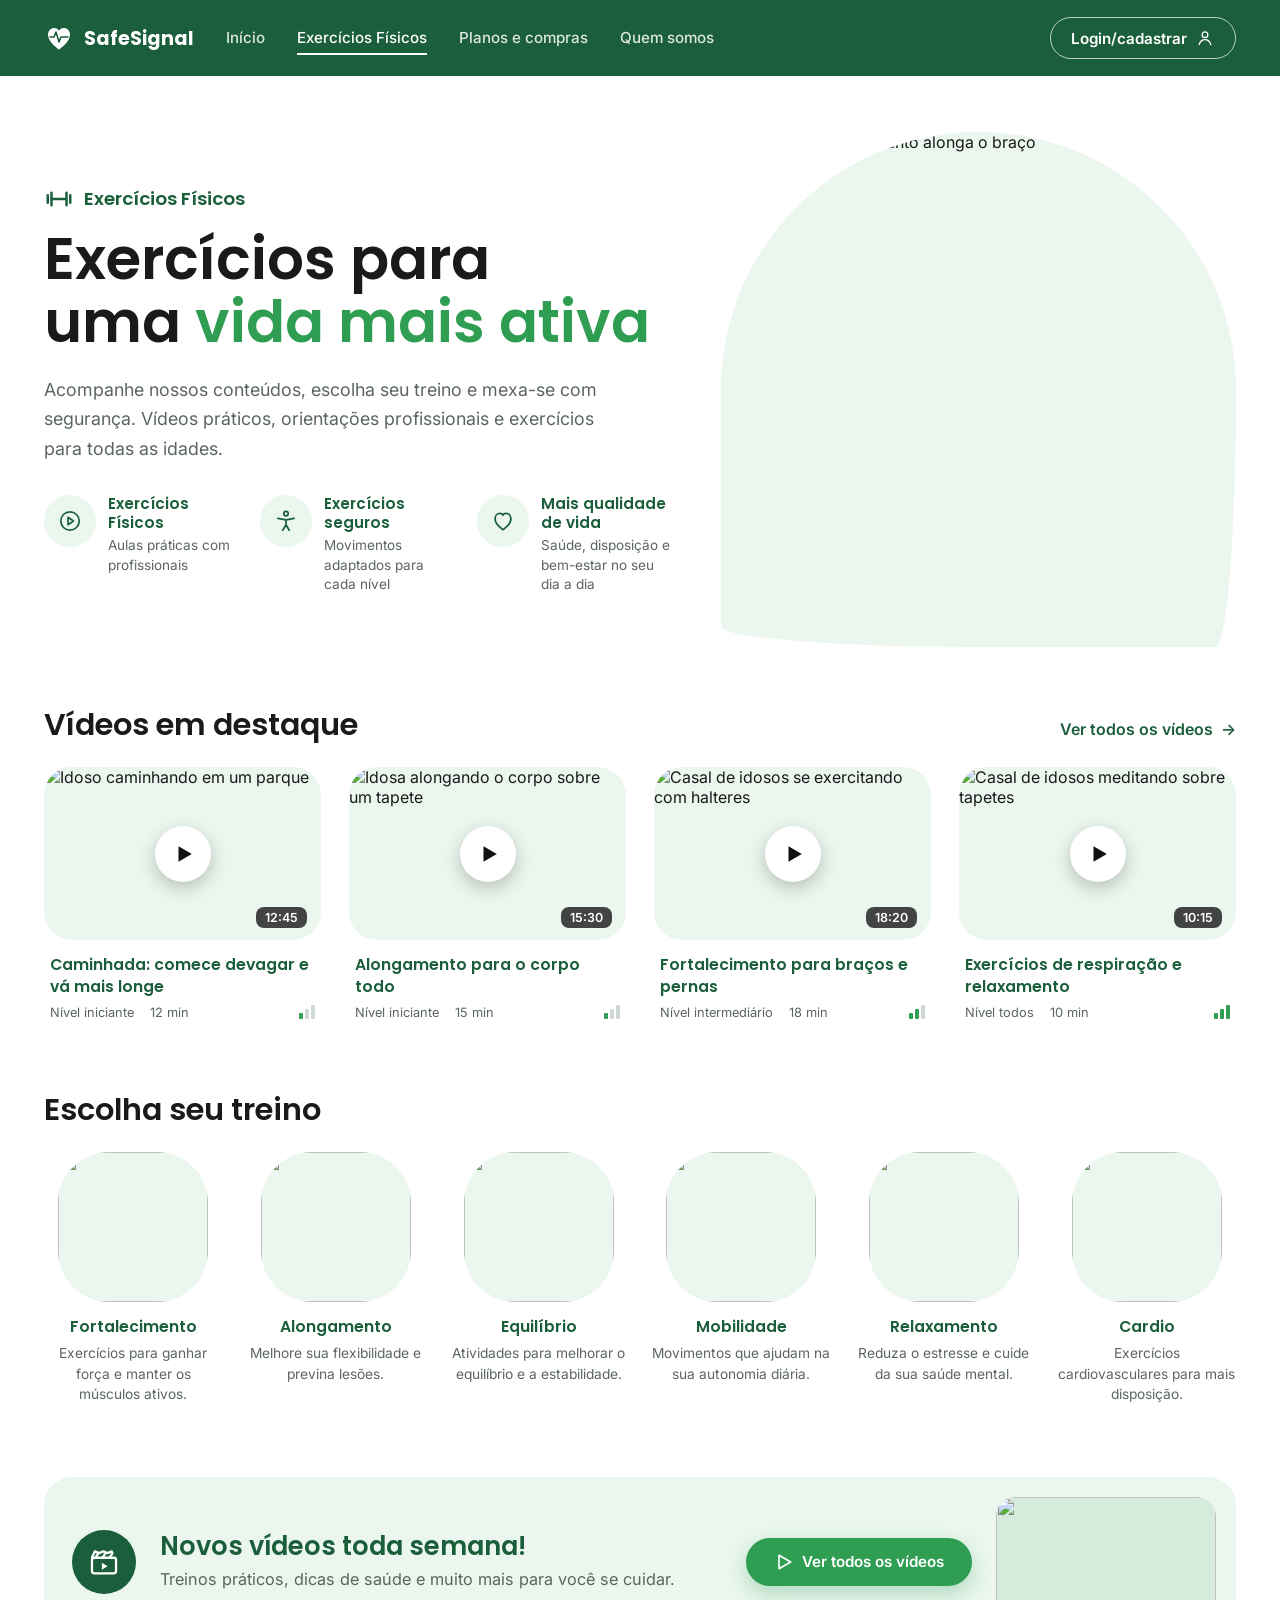
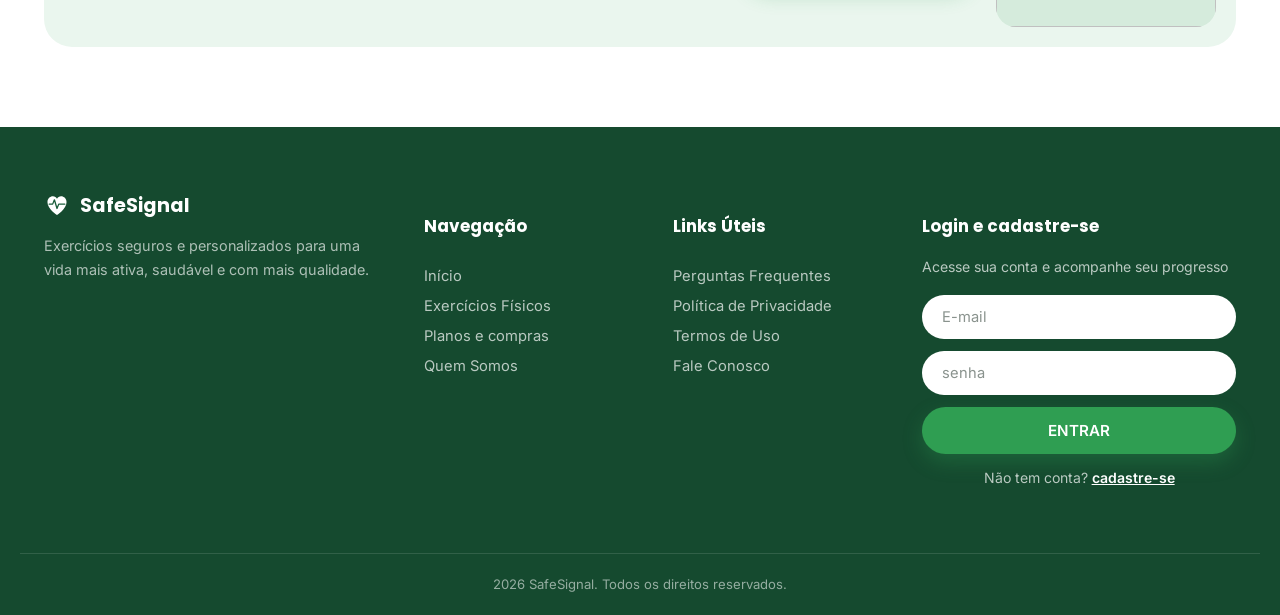
==== exercicios.html @ fc3b4c15 "primerio commit" ====
<!DOCTYPE html>
<html lang="pt-BR">
<head>
<meta charset="UTF-8">
<meta name="viewport" content="width=device-width, initial-scale=1.0">
<title>Exercícios Físicos — SafeSignal</title>
<link rel="preconnect" href="https://fonts.googleapis.com">
<link rel="preconnect" href="https://fonts.gstatic.com" crossorigin>
<link href="https://fonts.googleapis.com/css2?family=Poppins:wght@400;500;600;700;800&family=Inter:wght@400;500;600&display=swap" rel="stylesheet">
<link rel="stylesheet" href="styles.css">
</head>
<body>

<!-- HEADER -->
<header class="site-header" id="siteHeader">
  <div class="container header-inner">
    <a href="index.html" class="logo">
      <svg width="30" height="30" viewBox="0 0 30 30" fill="none" xmlns="http://www.w3.org/2000/svg">
        <path d="M15 26.5s-11-6.9-11-14.7C4 7.6 7 5 10.3 5c2.1 0 3.9 1.1 4.7 2.8C15.8 6.1 17.6 5 19.7 5 23 5 26 7.6 26 11.8 26 19.6 15 26.5 15 26.5z" fill="#ffffff"/>
        <path d="M6 14h4l2-5 3 10 2-5h7" stroke="#1B5E3B" stroke-width="1.6" stroke-linecap="round" stroke-linejoin="round"/>
      </svg>
      <span>SafeSignal</span>
    </a>

    <nav class="main-nav" id="mainNav">
      <a href="index.html">Início</a>
      <a href="exercicios.html" class="active">Exercícios Físicos</a>
      <a href="planos.html">Planos e compras</a>
      <a href="index.html#quem-somos">Quem somos</a>
    </nav>

    <button class="btn btn-outline-pill header-login" id="openLoginBtn" type="button">
      <span>Login/cadastrar</span>
      <svg width="20" height="20" viewBox="0 0 24 24" fill="none"><circle cx="12" cy="8" r="3.4" stroke="currentColor" stroke-width="1.6"/><path d="M5 20c1.2-3.8 4.2-6 7-6s5.8 2.2 7 6" stroke="currentColor" stroke-width="1.6" stroke-linecap="round"/></svg>
    </button>

    <button class="menu-toggle" id="menuToggle" aria-label="Abrir menu" aria-expanded="false">
      <span></span><span></span><span></span>
    </button>
  </div>
</header>

<main>

  <!-- HERO -->
  <section class="ex-hero">
    <div class="container ex-hero-grid">
      <div class="ex-hero-copy">
        <p class="ex-tag">
          <svg width="30" height="30" viewBox="0 0 24 24" fill="none" aria-hidden="true"><path d="M3 9v6M6 7v10M18 7v10M21 9v6M6 12h12" stroke="#1B5E3B" stroke-width="2" stroke-linecap="round"/></svg>
          Exercícios Físicos
        </p>
        <h1>Exercícios para<br>uma <span class="text-accent">vida mais ativa</span></h1>
        <p class="ex-hero-text">Acompanhe nossos conteúdos, escolha seu treino e mexa-se com segurança. Vídeos práticos, orientações profissionais e exercícios para todas as idades.</p>

        <div class="ex-benefits">
          <div class="ex-benefit">
            <span class="ex-benefit-icon" aria-hidden="true">
              <svg width="26" height="26" viewBox="0 0 24 24" fill="none"><circle cx="12" cy="12" r="8.5" stroke="#1B5E3B" stroke-width="1.6"/><path d="M10.2 8.6l5 3.4-5 3.4V8.6z" stroke="#1B5E3B" stroke-width="1.6" stroke-linejoin="round"/></svg>
            </span>
            <div>
              <h3>Exercícios Físicos</h3>
              <p>Aulas práticas com profissionais</p>
            </div>
          </div>
          <div class="ex-benefit">
            <span class="ex-benefit-icon" aria-hidden="true">
              <svg width="26" height="26" viewBox="0 0 24 24" fill="none"><circle cx="12" cy="5.2" r="2" stroke="#1B5E3B" stroke-width="1.6"/><path d="M4.5 9.5L12 11l7.5-1.5M12 11v4.5M12 15.5l-3 5M12 15.5l3 5" stroke="#1B5E3B" stroke-width="1.6" stroke-linecap="round" stroke-linejoin="round"/></svg>
            </span>
            <div>
              <h3>Exercícios seguros</h3>
              <p>Movimentos adaptados para cada nível</p>
            </div>
          </div>
          <div class="ex-benefit">
            <span class="ex-benefit-icon" aria-hidden="true">
              <svg width="26" height="26" viewBox="0 0 24 24" fill="none"><path d="M12 20s-7.3-4.6-7.3-10.1C4.7 6.7 6.9 5 9.2 5c1.2 0 2.4.6 2.8 1.7C12.4 5.6 13.6 5 14.8 5c2.3 0 4.5 1.7 4.5 4.9C19.3 15.4 12 20 12 20z" stroke="#1B5E3B" stroke-width="1.6" stroke-linejoin="round"/></svg>
            </span>
            <div>
              <h3>Mais qualidade de vida</h3>
              <p>Saúde, disposição e bem-estar no seu dia a dia</p>
            </div>
          </div>
        </div>
      </div>

      <div class="ex-hero-media">
        <img src="https://images.pexels.com/photos/8018962/pexels-photo-8018962.jpeg?auto=compress&cs=tinysrgb&w=1000" alt="Idosa sorrindo enquanto alonga o braço">
      </div>
    </div>
  </section>

  <!-- VÍDEOS EM DESTAQUE -->
  <section class="ex-section" id="videos">
    <div class="container">
      <div class="ex-section-head">
        <h2>Vídeos em destaque</h2>
        <a href="#" class="ex-link" data-soon="A biblioteca completa de vídeos chega em breve.">Ver todos os vídeos <span class="arrow" aria-hidden="true">→</span></a>
      </div>

      <div class="video-grid">
        <a class="video-card" href="video.html?v=1">
          <div class="video-thumb">
            <img src="https://images.pexels.com/photos/8497647/pexels-photo-8497647.jpeg?auto=compress&cs=tinysrgb&w=700" alt="Idoso caminhando em um parque" loading="lazy">
            <span class="play" aria-hidden="true"><svg width="22" height="22" viewBox="0 0 24 24"><path d="M6 3.5v17L20.5 12 6 3.5z" fill="#111"/></svg></span>
            <span class="duration">12:45</span>
          </div>
          <h3>Caminhada: comece devagar e vá mais longe</h3>
          <div class="video-meta">
            <span>Nível iniciante</span>
            <span>12 min</span>
            <span class="level" data-level="1" role="img" aria-label="Dificuldade baixa"><i></i><i></i><i></i></span>
          </div>
        </a>

        <a class="video-card" href="video.html?v=2">
          <div class="video-thumb">
            <img src="https://images.pexels.com/photos/7500321/pexels-photo-7500321.jpeg?auto=compress&cs=tinysrgb&w=700" alt="Idosa alongando o corpo sobre um tapete" loading="lazy">
            <span class="play" aria-hidden="true"><svg width="22" height="22" viewBox="0 0 24 24"><path d="M6 3.5v17L20.5 12 6 3.5z" fill="#111"/></svg></span>
            <span class="duration">15:30</span>
          </div>
          <h3>Alongamento para o corpo todo</h3>
          <div class="video-meta">
            <span>Nível iniciante</span>
            <span>15 min</span>
            <span class="level" data-level="1" role="img" aria-label="Dificuldade baixa"><i></i><i></i><i></i></span>
          </div>
        </a>

        <a class="video-card" href="video.html?v=3">
          <div class="video-thumb">
            <img src="https://images.pexels.com/photos/7530436/pexels-photo-7530436.jpeg?auto=compress&cs=tinysrgb&w=700" alt="Casal de idosos se exercitando com halteres" loading="lazy">
            <span class="play" aria-hidden="true"><svg width="22" height="22" viewBox="0 0 24 24"><path d="M6 3.5v17L20.5 12 6 3.5z" fill="#111"/></svg></span>
            <span class="duration">18:20</span>
          </div>
          <h3>Fortalecimento para braços e pernas</h3>
          <div class="video-meta">
            <span>Nível intermediário</span>
            <span>18 min</span>
            <span class="level" data-level="2" role="img" aria-label="Dificuldade média"><i></i><i></i><i></i></span>
          </div>
        </a>

        <a class="video-card" href="video.html?v=4">
          <div class="video-thumb">
            <img src="https://images.pexels.com/photos/6974989/pexels-photo-6974989.jpeg?auto=compress&cs=tinysrgb&w=700" alt="Casal de idosos meditando sobre tapetes" loading="lazy">
            <span class="play" aria-hidden="true"><svg width="22" height="22" viewBox="0 0 24 24"><path d="M6 3.5v17L20.5 12 6 3.5z" fill="#111"/></svg></span>
            <span class="duration">10:15</span>
          </div>
          <h3>Exercícios de respiração e relaxamento</h3>
          <div class="video-meta">
            <span>Nível todos</span>
            <span>10 min</span>
            <span class="level" data-level="3" role="img" aria-label="Indicado para todos os níveis"><i></i><i></i><i></i></span>
          </div>
        </a>
      </div>
    </div>
  </section>

  <!-- ESCOLHA SEU TREINO -->
  <section class="ex-section" id="treinos">
    <div class="container">
      <div class="ex-section-head">
        <h2>Escolha seu treino</h2>
      </div>

      <div class="workout-grid">
        <a class="workout" href="#" data-soon="Os vídeos de fortalecimento chegam em breve.">
          <div class="workout-photo"><img src="https://images.pexels.com/photos/7530436/pexels-photo-7530436.jpeg?auto=compress&cs=tinysrgb&w=400" alt="" loading="lazy" style="object-position:30% 40%"></div>
          <h3>Fortalecimento</h3>
          <p>Exercícios para ganhar força e manter os músculos ativos.</p>
        </a>
        <a class="workout" href="#" data-soon="Os vídeos de alongamento chegam em breve.">
          <div class="workout-photo"><img src="https://images.pexels.com/photos/7500321/pexels-photo-7500321.jpeg?auto=compress&cs=tinysrgb&w=400" alt="" loading="lazy"></div>
          <h3>Alongamento</h3>
          <p>Melhore sua flexibilidade e previna lesões.</p>
        </a>
        <a class="workout" href="#" data-soon="Os vídeos de equilíbrio chegam em breve.">
          <div class="workout-photo"><img src="https://images.pexels.com/photos/8018962/pexels-photo-8018962.jpeg?auto=compress&cs=tinysrgb&w=400" alt="" loading="lazy" style="object-position:60% 30%"></div>
          <h3>Equilíbrio</h3>
          <p>Atividades para melhorar o equilíbrio e a estabilidade.</p>
        </a>
        <a class="workout" href="#" data-soon="Os vídeos de mobilidade chegam em breve.">
          <div class="workout-photo"><img src="https://images.pexels.com/photos/8497647/pexels-photo-8497647.jpeg?auto=compress&cs=tinysrgb&w=400" alt="" loading="lazy" style="object-position:50% 20%"></div>
          <h3>Mobilidade</h3>
          <p>Movimentos que ajudam na sua autonomia diária.</p>
        </a>
        <a class="workout" href="#" data-soon="Os vídeos de relaxamento chegam em breve.">
          <div class="workout-photo"><img src="https://images.pexels.com/photos/6974989/pexels-photo-6974989.jpeg?auto=compress&cs=tinysrgb&w=400" alt="" loading="lazy" style="object-position:30% 40%"></div>
          <h3>Relaxamento</h3>
          <p>Reduza o estresse e cuide da sua saúde mental.</p>
        </a>
        <a class="workout" href="#" data-soon="Os vídeos de cardio chegam em breve.">
          <div class="workout-photo"><img src="https://images.pexels.com/photos/8497647/pexels-photo-8497647.jpeg?auto=compress&cs=tinysrgb&w=400" alt="" loading="lazy" style="object-position:70% 40%"></div>
          <h3>Cardio</h3>
          <p>Exercícios cardiovasculares para mais disposição.</p>
        </a>
      </div>
    </div>
  </section>

  <!-- NOVOS VÍDEOS -->
  <section class="ex-banner">
    <div class="container">
      <div class="ex-banner-inner">
        <span class="ex-banner-icon" aria-hidden="true">
          <svg width="34" height="34" viewBox="0 0 24 24" fill="none"><rect x="3.5" y="9" width="17" height="11" rx="1.6" stroke="#fff" stroke-width="1.6"/><path d="M3.5 9l2-4.5 3 1.2M8.5 5.7l3-1.2M11.5 4.5l3 1.2M14.5 5.7l3-1.2M6 9l2-3.3M11 9l2-3.3M16 9l2-3.3" stroke="#fff" stroke-width="1.6" stroke-linecap="round" stroke-linejoin="round"/><path d="M10.5 12.5l4 2.5-4 2.5v-5z" fill="#fff"/></svg>
        </span>
        <div class="ex-banner-text">
          <h2>Novos vídeos toda semana!</h2>
          <p>Treinos práticos, dicas de saúde e muito mais para você se cuidar.</p>
        </div>
        <a href="#" class="btn btn-primary ex-banner-btn" data-soon="A biblioteca completa de vídeos chega em breve.">
          <svg width="20" height="20" viewBox="0 0 24 24" fill="none" aria-hidden="true"><path d="M6 4l14 8-14 8V4z" stroke="#fff" stroke-width="2" stroke-linejoin="round"/></svg>
          Ver todos os vídeos
        </a>
        <img class="ex-banner-img" src="https://images.pexels.com/photos/7500321/pexels-photo-7500321.jpeg?auto=compress&cs=tinysrgb&w=500" alt="" loading="lazy">
      </div>
    </div>
  </section>

</main>

<!-- FOOTER -->
<footer class="site-footer">
  <div class="container footer-grid">
    <div class="footer-brand">
      <a href="index.html" class="logo logo-light">
        <svg width="26" height="26" viewBox="0 0 30 30" fill="none"><path d="M15 26.5s-11-6.9-11-14.7C4 7.6 7 5 10.3 5c2.1 0 3.9 1.1 4.7 2.8C15.8 6.1 17.6 5 19.7 5 23 5 26 7.6 26 11.8 26 19.6 15 26.5 15 26.5z" fill="#fff"/><path d="M6 14h4l2-5 3 10 2-5h7" stroke="#1B5E3B" stroke-width="1.5" stroke-linecap="round" stroke-linejoin="round"/></svg>
        <span>SafeSignal</span>
      </a>
      <p>Exercícios seguros e personalizados para uma vida mais ativa, saudável e com mais qualidade.</p>
    </div>

    <div class="footer-col">
      <h4>Navegação</h4>
      <a href="index.html">Início</a>
      <a href="exercicios.html">Exercícios Físicos</a>
      <a href="planos.html">Planos e compras</a>
      <a href="index.html#quem-somos">Quem Somos</a>
    </div>

    <div class="footer-col">
      <h4>Links Úteis</h4>
      <a href="#">Perguntas Frequentes</a>
      <a href="#">Política de Privacidade</a>
      <a href="#">Termos de Uso</a>
      <a href="#">Fale Conosco</a>
    </div>

    <div class="footer-login">
      <h4>Login e cadastre-se</h4>
      <p>Acesse sua conta e acompanhe seu progresso</p>
      <form id="footerLoginForm" novalidate>
        <input type="email" id="footerEmail" name="email" placeholder="E-mail" required>
        <input type="password" id="footerPassword" name="senha" placeholder="senha" required>
        <button type="submit" class="btn btn-primary btn-block">ENTRAR</button>
        <p class="footer-signup">Não tem conta? <a href="cadastro.html">cadastre-se</a></p>
      </form>
    </div>
  </div>

  <div class="container footer-bottom">
    <p>2026 SafeSignal. Todos os direitos reservados.</p>
  </div>
</footer>

<!-- MODAL DE LOGIN -->
<div class="modal-overlay" id="loginModal" aria-hidden="true">
  <div class="modal" role="dialog" aria-modal="true" aria-labelledby="loginModalTitle">
    <button class="modal-close" id="closeLoginBtn" aria-label="Fechar">×</button>
    <h2 id="loginModalTitle">Entrar na SafeSignal</h2>
    <p class="modal-subtitle">Acesse sua conta e acompanhe seu progresso</p>
    <form id="modalLoginForm" novalidate>
      <label for="modalEmail">E-mail</label>
      <input type="email" id="modalEmail" placeholder="seuemail@exemplo.com" required>
      <label for="modalPassword">Senha</label>
      <input type="password" id="modalPassword" placeholder="senha" required>
      <button type="submit" class="btn btn-primary btn-block">ENTRAR</button>
    </form>
    <p class="modal-signup">Não tem conta? <a href="cadastro.html" id="modalSignupLink">Cadastre-se</a></p>
  </div>
</div>

<div class="toast" id="toast"></div>

<script src="script.js"></script>
<script src="exercicios.js"></script>
</body>
</html>
---- styles.css ----
:root{
  --green-dark:#1B5E3B;
  --green-darker:#154A2F;
  --green:#2F9E52;
  --green-light:#EAF6EE;
  --gray-bg:#F5F5F5;
  --text:#1A1A1A;
  --text-muted:#5B6560;
  --white:#ffffff;
  --radius:16px;
  --radius-pill:999px;
  --shadow:0 10px 30px rgba(15,45,30,.08);
  --container:1240px;
}

*{box-sizing:border-box;}
html{scroll-behavior:smooth;}
body{
  margin:0;
  font-family:'Inter',sans-serif;
  color:var(--text);
  background:var(--white);
  -webkit-font-smoothing:antialiased;
}
h1,h2,h3,.logo span{font-family:'Poppins',sans-serif;}
h1,h2,h3{margin:0 0 .5em 0;line-height:1.2;font-weight:600;}
p{margin:0 0 1em 0;color:var(--text-muted);line-height:1.65;}
a{color:inherit;text-decoration:none;}
img{max-width:100%;display:block;}
ul{list-style:none;margin:0;padding:0;}
button{font-family:inherit;cursor:pointer;}
:focus-visible{outline:3px solid #8fd6ab;outline-offset:2px;}

.container{
  width:100%;
  max-width:var(--container);
  margin:0 auto;
  padding:0 24px;
}

/* ---------- Buttons ---------- */
.btn{
  display:inline-flex;
  align-items:center;
  justify-content:center;
  gap:8px;
  padding:14px 28px;
  border-radius:var(--radius-pill);
  font-weight:600;
  font-size:.95rem;
  border:none;
  transition:transform .15s ease, box-shadow .15s ease, background .15s ease;
  white-space:nowrap;
}
.btn:hover{transform:translateY(-2px);}
.btn-primary{background:var(--green);color:#fff;box-shadow:0 8px 20px rgba(47,158,82,.3);}
.btn-primary:hover{background:#288b47;}
.btn-block{width:100%;}
.btn-white-pill{background:#fff;color:var(--green-dark);}
.btn-white-pill:hover{background:#eafaf0;}
.btn-outline-pill{
  background:transparent;
  border:1.5px solid rgba(255,255,255,.7);
  color:#fff;
  padding:10px 20px;
}
.btn-outline-pill:hover{background:rgba(255,255,255,.12);}
.arrow{display:inline-block;transition:transform .15s ease;}
.btn:hover .arrow{transform:translateX(3px);}

.eyebrow{
  color:var(--green);
  font-weight:600;
  font-size:.95rem;
  margin-bottom:8px;
}
.center{text-align:center;margin-left:auto;margin-right:auto;}

/* ---------- Header ---------- */
.site-header{
  background:var(--green-dark);
  position:sticky;
  top:0;
  z-index:100;
}
.header-inner{
  display:flex;
  align-items:center;
  justify-content:space-between;
  gap:24px;
  height:76px;
}
.logo{display:flex;align-items:center;gap:10px;color:#fff;font-weight:700;font-size:1.2rem;flex-shrink:0;}
.main-nav{display:flex;align-items:center;gap:32px;margin-left:8px;}
.main-nav a{color:rgba(255,255,255,.85);font-weight:500;font-size:.95rem;padding:6px 0;border-bottom:2px solid transparent;}
.main-nav a:hover,.main-nav a.active{color:#fff;border-bottom-color:#fff;}
.header-login{margin-left:auto;flex-shrink:0;}
.menu-toggle{
  display:none;
  background:none;border:none;
  flex-direction:column;gap:5px;
  padding:6px;
}
.menu-toggle span{width:24px;height:2px;background:#fff;display:block;border-radius:2px;}

/* ---------- Hero ---------- */
.hero{padding:64px 0 40px;}
.hero-grid{
  display:grid;
  grid-template-columns:1.05fr .95fr;
  gap:48px;
  align-items:center;
}
.hero-text{max-width:520px;}
h1{font-size:2.6rem;max-width:600px;}
.text-accent{color:var(--green);}
.hero-features{
  display:grid;
  grid-template-columns:repeat(3,1fr);
  gap:24px;
  margin:32px 0 32px;
}
.hero-feature h3{font-size:1.02rem;margin:10px 0 6px;}
.hero-feature p{font-size:.86rem;margin:0;}
.hero-media{position:relative;}
.hero-media-blob{
  position:absolute;
  inset:0;
  background:var(--green-light);
  border-radius:50% 50% 4% 50%/50% 50% 50% 4%;
  transform:scale(1.05);
  z-index:0;
}
.hero-img{
  position:relative;
  z-index:1;
  border-radius:50% 50% 4% 50%/50% 50% 50% 4%;
  width:100%;
  aspect-ratio:4/4.6;
  object-fit:cover;
}

/* ---------- Programs ---------- */
.programs{background:var(--gray-bg);padding:80px 0;}
.programs-grid{
  display:grid;
  grid-template-columns:.9fr 1.1fr;
  gap:56px;
  align-items:center;
}
.programs-media img{border-radius:var(--radius);width:100%;height:460px;object-fit:cover;box-shadow:var(--shadow);}
.programs-copy h2{font-size:2rem;max-width:480px;}
.check-list{margin:28px 0 24px;}
.check-list li{
  display:flex;align-items:center;gap:12px;
  padding:9px 0;
  font-size:1.02rem;
  color:var(--text);
}
.check{
  width:24px;height:24px;flex-shrink:0;
  border-radius:50%;
  background:var(--green);
  color:#fff;
  display:flex;align-items:center;justify-content:center;
  font-size:.75rem;font-weight:700;
}
.carousel-controls{display:flex;align-items:center;gap:18px;}
.carousel-controls button{
  width:38px;height:38px;border-radius:50%;
  border:1.5px solid #d6dcd8;
  background:#fff;
  font-size:1.2rem;color:var(--green-dark);
  display:flex;align-items:center;justify-content:center;
}
.carousel-controls button:hover{background:var(--green);color:#fff;border-color:var(--green);}
#carouselCount{color:var(--text-muted);font-weight:500;font-size:.9rem;}

/* ---------- CTA strip ---------- */
.cta-strip{background:var(--green-dark);padding:36px 0;}
.cta-strip-inner{
  display:flex;align-items:center;justify-content:space-between;gap:24px;flex-wrap:wrap;
}
.cta-strip-text{display:flex;align-items:center;gap:18px;}
.cta-strip-text p{color:rgba(255,255,255,.85);margin:0 0 2px;font-size:.9rem;}
.cta-strip-text h2{color:#fff;margin:0;font-size:1.5rem;}

/* ---------- Why ---------- */
.why{padding:90px 0;}
.why h2{font-size:2rem;max-width:600px;margin:0 auto 48px;}
.why-grid{
  display:grid;
  grid-template-columns:repeat(4,1fr);
}
.why-item{
  padding:0 28px;
  text-align:center;
  border-left:1px solid #e4e8e5;
}
.why-item:first-child{border-left:none;}
.why-item h3{font-size:1.05rem;margin:16px 0 10px;}
.why-item p{font-size:.9rem;}

/* ---------- Dark strip ---------- */
.dark-strip{background:var(--green-dark);padding:56px 0;}
.dark-strip-inner{display:flex;align-items:center;gap:40px;}
.dark-strip-left{display:flex;align-items:center;gap:18px;flex:1;min-width:280px;}
.dark-strip-left h2{color:#fff;margin:0;font-size:1.7rem;max-width:360px;}
.dark-strip-divider{width:1px;align-self:stretch;background:rgba(255,255,255,.25);}
.dark-strip-right{flex:1;min-width:280px;display:flex;flex-direction:column;gap:18px;align-items:flex-start;}
.dark-strip-right p{color:rgba(255,255,255,.85);margin:0;}

/* ---------- About / Quem somos ---------- */
.about{padding:90px 0;}
.about-grid{
  display:grid;
  grid-template-columns:1.1fr .9fr;
  gap:56px;
  align-items:center;
}
.about h2{font-size:2rem;}
.mission-vision{
  display:grid;
  grid-template-columns:1fr 1fr;
  gap:28px;
  margin:28px 0 32px;
  padding-top:24px;
  border-top:1px solid #e4e8e5;
}
.mission-vision h3{font-size:1.02rem;margin:12px 0 6px;}
.mission-vision p{font-size:.86rem;}
.stats{
  display:grid;
  grid-template-columns:repeat(4,1fr);
  gap:20px;
}
.stat{display:flex;align-items:center;gap:10px;}
.stat strong{display:block;font-size:1.3rem;font-family:'Poppins',sans-serif;}
.stat span{display:block;font-size:.78rem;color:var(--text-muted);}
.about-media img{border-radius:var(--radius);width:100%;height:520px;object-fit:cover;box-shadow:var(--shadow);}

/* ---------- Footer ---------- */
.site-footer{background:var(--green-darker);color:rgba(255,255,255,.85);padding:64px 0 0;}
.footer-grid{
  display:grid;
  grid-template-columns:1.3fr .8fr .8fr 1.2fr;
  gap:40px;
  padding-bottom:48px;
  border-bottom:1px solid rgba(255,255,255,.12);
}
.logo-light span{color:#fff;}
.footer-brand p{color:rgba(255,255,255,.65);font-size:.9rem;margin-top:14px;}
.footer-col h4,.footer-login h4{color:#fff;font-family:'Poppins',sans-serif;font-size:1.05rem;margin-bottom:16px;}
.footer-col{display:flex;flex-direction:column;gap:12px;}
.footer-col a{color:rgba(255,255,255,.7);font-size:.92rem;}
.footer-col a:hover{color:#fff;}
.footer-login p{color:rgba(255,255,255,.7);font-size:.88rem;margin:0 0 16px;}
.footer-login form{display:flex;flex-direction:column;gap:12px;}
.footer-login input{
  border:none;border-radius:var(--radius-pill);
  padding:13px 20px;
  font-size:.92rem;
  font-family:inherit;
  background:#fff;
  color:var(--text);
}
.footer-login input::placeholder{color:#8a938e;}
.footer-signup{text-align:center;margin:4px 0 0;font-size:.86rem;color:rgba(255,255,255,.7);}
.footer-signup a{color:#fff;font-weight:600;text-decoration:underline;}
.footer-bottom{padding:20px 24px;text-align:center;}
.footer-bottom p{color:rgba(255,255,255,.55);font-size:.82rem;margin:0;}

/* ---------- Modal ---------- */
.modal-overlay{
  position:fixed;inset:0;
  background:rgba(15,30,22,.55);
  display:flex;align-items:center;justify-content:center;
  padding:20px;
  opacity:0;pointer-events:none;
  transition:opacity .2s ease;
  z-index:1000;
}
.modal-overlay.open{opacity:1;pointer-events:auto;}
.modal{
  background:#fff;
  border-radius:var(--radius);
  padding:36px;
  width:100%;max-width:400px;
  position:relative;
  transform:translateY(12px);
  transition:transform .2s ease;
  box-shadow:0 20px 60px rgba(0,0,0,.25);
}
.modal-overlay.open .modal{transform:translateY(0);}
.modal-close{
  position:absolute;top:16px;right:16px;
  width:32px;height:32px;border-radius:50%;
  border:none;background:var(--gray-bg);
  font-size:1.3rem;line-height:1;color:var(--text);
}
.modal h2{font-size:1.4rem;}
.modal-subtitle{margin-bottom:20px;font-size:.9rem;}
.modal form{display:flex;flex-direction:column;gap:14px;}
.modal label{font-size:.82rem;font-weight:600;margin-bottom:-8px;}
.modal input{
  border:1.5px solid #e0e4e1;
  border-radius:12px;
  padding:12px 16px;
  font-size:.95rem;
  font-family:inherit;
}
.modal input:focus{border-color:var(--green);}
.modal-signup{text-align:center;margin:16px 0 0;font-size:.88rem;}
.modal-signup a{color:var(--green-dark);font-weight:600;}

/* ---------- Toast ---------- */
.toast{
  position:fixed;bottom:24px;left:50%;
  transform:translateX(-50%) translateY(20px);
  background:var(--green-dark);color:#fff;
  padding:14px 24px;border-radius:var(--radius-pill);
  font-size:.9rem;
  opacity:0;pointer-events:none;
  transition:opacity .25s ease, transform .25s ease;
  z-index:1200;
  box-shadow:var(--shadow);
}
.toast.show{opacity:1;transform:translateX(-50%) translateY(0);}

/* ---------- Responsive ---------- */
@media (max-width:980px){
  .hero-grid,.programs-grid,.about-grid{grid-template-columns:1fr;}
  .programs-media{order:-1;}
  .why-grid{grid-template-columns:repeat(2,1fr);row-gap:36px;}
  .why-item{border-left:none;border-top:1px solid #e4e8e5;padding:28px 12px 0;}
  .why-item:first-child{border-top:none;padding-top:0;}
  .stats{grid-template-columns:repeat(2,1fr);row-gap:20px;}
  .footer-grid{grid-template-columns:1fr 1fr;}
  h1{font-size:2.1rem;}
}
@media (max-width:760px){
  .main-nav{
    position:fixed;top:76px;left:0;right:0;
    background:var(--green-dark);
    flex-direction:column;
    align-items:flex-start;
    gap:0;
    padding:8px 24px 16px;
    transform:translateY(-8px);
    opacity:0;pointer-events:none;
    transition:opacity .2s ease, transform .2s ease;
  }
  .main-nav.open{opacity:1;pointer-events:auto;transform:translateY(0);}
  .main-nav a{width:100%;padding:12px 0;border-bottom:1px solid rgba(255,255,255,.12);}
  .menu-toggle{display:flex;}
  .header-login span{display:none;}
  .header-login{padding:10px;}
  .hero-features{grid-template-columns:1fr;}
  .why-grid{grid-template-columns:1fr;}
  .why-item{padding:24px 0 0;}
  .dark-strip-inner{flex-direction:column;align-items:flex-start;}
  .dark-strip-divider{display:none;}
  .footer-grid{grid-template-columns:1fr;}
  .stats{grid-template-columns:1fr 1fr;}
  h1{font-size:1.8rem;}
}

:root{
  --green-dark:#1B5E3B;
  --green-darker:#154A2F;
  --green:#2F9E52;
  --green-light:#EAF6EE;
  --gray-bg:#F5F5F5;
  --text:#1A1A1A;
  --text-muted:#5B6560;
  --white:#ffffff;
  --radius:16px;
  --radius-pill:999px;
  --shadow:0 10px 30px rgba(15,45,30,.08);
  --container:1240px;
}

*{box-sizing:border-box;}
html{scroll-behavior:smooth;}
body{
  margin:0;
  font-family:'Inter',sans-serif;
  color:var(--text);
  background:var(--white);
  -webkit-font-smoothing:antialiased;
}
h1,h2,h3,.logo span{font-family:'Poppins',sans-serif;}
h1,h2,h3{margin:0 0 .5em 0;line-height:1.2;font-weight:600;}
p{margin:0 0 1em 0;color:var(--text-muted);line-height:1.65;}
a{color:inherit;text-decoration:none;}
img{max-width:100%;display:block;}
ul{list-style:none;margin:0;padding:0;}
button{font-family:inherit;cursor:pointer;}
:focus-visible{outline:3px solid #8fd6ab;outline-offset:2px;}

.container{
  width:100%;
  max-width:var(--container);
  margin:0 auto;
  padding:0 24px;
}

/* ---------- Buttons ---------- */
.btn{
  display:inline-flex;
  align-items:center;
  justify-content:center;
  gap:8px;
  padding:14px 28px;
  border-radius:var(--radius-pill);
  font-weight:600;
  font-size:.95rem;
  border:none;
  transition:transform .15s ease, box-shadow .15s ease, background .15s ease;
  white-space:nowrap;
}
.btn:hover{transform:translateY(-2px);}
.btn-primary{background:var(--green);color:#fff;box-shadow:0 8px 20px rgba(47,158,82,.3);}
.btn-primary:hover{background:#288b47;}
.btn-block{width:100%;}
.btn-white-pill{background:#fff;color:var(--green-dark);}
.btn-white-pill:hover{background:#eafaf0;}
.btn-outline-pill{
  background:transparent;
  border:1.5px solid rgba(255,255,255,.7);
  color:#fff;
  padding:10px 20px;
}
.btn-outline-pill:hover{background:rgba(255,255,255,.12);}
.arrow{display:inline-block;transition:transform .15s ease;}
.btn:hover .arrow{transform:translateX(3px);}

.eyebrow{
  color:var(--green);
  font-weight:600;
  font-size:.95rem;
  margin-bottom:8px;
}
.center{text-align:center;margin-left:auto;margin-right:auto;}

/* ---------- Header ---------- */
.site-header{
  background:var(--green-dark);
  position:sticky;
  top:0;
  z-index:100;
}
.header-inner{
  display:flex;
  align-items:center;
  justify-content:space-between;
  gap:24px;
  height:76px;
}
.logo{display:flex;align-items:center;gap:10px;color:#fff;font-weight:700;font-size:1.2rem;flex-shrink:0;}
.main-nav{display:flex;align-items:center;gap:32px;margin-left:8px;}
.main-nav a{color:rgba(255,255,255,.85);font-weight:500;font-size:.95rem;padding:6px 0;border-bottom:2px solid transparent;}
.main-nav a:hover,.main-nav a.active{color:#fff;border-bottom-color:#fff;}
.header-login{margin-left:auto;flex-shrink:0;}
.menu-toggle{
  display:none;
  background:none;border:none;
  flex-direction:column;gap:5px;
  padding:6px;
}
.menu-toggle span{width:24px;height:2px;background:#fff;display:block;border-radius:2px;}

/* ---------- Hero ---------- */
.hero{padding:64px 0 40px;}
.hero-grid{
  display:grid;
  grid-template-columns:1.05fr .95fr;
  gap:48px;
  align-items:center;
}
.hero-text{max-width:520px;}
h1{font-size:2.6rem;max-width:600px;}
.text-accent{color:var(--green);}
.hero-features{
  display:grid;
  grid-template-columns:repeat(3,1fr);
  gap:24px;
  margin:32px 0 32px;
}
.hero-feature h3{font-size:1.02rem;margin:10px 0 6px;}
.hero-feature p{font-size:.86rem;margin:0;}
.hero-media{position:relative;}
.hero-media-blob{
  position:absolute;
  inset:0;
  background:var(--green-light);
  border-radius:50% 50% 4% 50%/50% 50% 50% 4%;
  transform:scale(1.05);
  z-index:0;
}
.hero-img{
  position:relative;
  z-index:1;
  border-radius:50% 50% 4% 50%/50% 50% 50% 4%;
  width:100%;
  aspect-ratio:4/4.6;
  object-fit:cover;
}

/* ---------- Programs ---------- */
.programs{background:var(--gray-bg);padding:80px 0;}
.programs-grid{
  display:grid;
  grid-template-columns:.9fr 1.1fr;
  gap:56px;
  align-items:center;
}
.programs-media img{border-radius:var(--radius);width:100%;height:460px;object-fit:cover;box-shadow:var(--shadow);}
.programs-copy h2{font-size:2rem;max-width:480px;}
.check-list{margin:28px 0 24px;}
.check-list li{
  display:flex;align-items:center;gap:12px;
  padding:9px 0;
  font-size:1.02rem;
  color:var(--text);
}
.check{
  width:24px;height:24px;flex-shrink:0;
  border-radius:50%;
  background:var(--green);
  color:#fff;
  display:flex;align-items:center;justify-content:center;
  font-size:.75rem;font-weight:700;
}
.carousel-controls{display:flex;align-items:center;gap:18px;}
.carousel-controls button{
  width:38px;height:38px;border-radius:50%;
  border:1.5px solid #d6dcd8;
  background:#fff;
  font-size:1.2rem;color:var(--green-dark);
  display:flex;align-items:center;justify-content:center;
}
.carousel-controls button:hover{background:var(--green);color:#fff;border-color:var(--green);}
#carouselCount{color:var(--text-muted);font-weight:500;font-size:.9rem;}

/* ---------- CTA strip ---------- */
.cta-strip{background:var(--green-dark);padding:36px 0;}
.cta-strip-inner{
  display:flex;align-items:center;justify-content:space-between;gap:24px;flex-wrap:wrap;
}
.cta-strip-text{display:flex;align-items:center;gap:18px;}
.cta-strip-text p{color:rgba(255,255,255,.85);margin:0 0 2px;font-size:.9rem;}
.cta-strip-text h2{color:#fff;margin:0;font-size:1.5rem;}

/* ---------- Why ---------- */
.why{padding:90px 0;}
.why h2{font-size:2rem;max-width:600px;margin:0 auto 48px;}
.why-grid{
  display:grid;
  grid-template-columns:repeat(4,1fr);
}
.why-item{
  padding:0 28px;
  text-align:center;
  border-left:1px solid #e4e8e5;
}
.why-item:first-child{border-left:none;}
.why-item h3{font-size:1.05rem;margin:16px 0 10px;}
.why-item p{font-size:.9rem;}

/* ---------- Dark strip ---------- */
.dark-strip{background:var(--green-dark);padding:56px 0;}
.dark-strip-inner{display:flex;align-items:center;gap:40px;}
.dark-strip-left{display:flex;align-items:center;gap:18px;flex:1;min-width:280px;}
.dark-strip-left h2{color:#fff;margin:0;font-size:1.7rem;max-width:360px;}
.dark-strip-divider{width:1px;align-self:stretch;background:rgba(255,255,255,.25);}
.dark-strip-right{flex:1;min-width:280px;display:flex;flex-direction:column;gap:18px;align-items:flex-start;}
.dark-strip-right p{color:rgba(255,255,255,.85);margin:0;}

/* ---------- About / Quem somos ---------- */
.about{padding:90px 0;}
.about-grid{
  display:grid;
  grid-template-columns:1.1fr .9fr;
  gap:56px;
  align-items:center;
}
.about h2{font-size:2rem;}
.mission-vision{
  display:grid;
  grid-template-columns:1fr 1fr;
  gap:28px;
  margin:28px 0 32px;
  padding-top:24px;
  border-top:1px solid #e4e8e5;
}
.mission-vision h3{font-size:1.02rem;margin:12px 0 6px;}
.mission-vision p{font-size:.86rem;}
.stats{
  display:grid;
  grid-template-columns:repeat(4,1fr);
  gap:20px;
}
.stat{display:flex;align-items:center;gap:10px;}
.stat strong{display:block;font-size:1.3rem;font-family:'Poppins',sans-serif;}
.stat span{display:block;font-size:.78rem;color:var(--text-muted);}
.about-media img{border-radius:var(--radius);width:100%;height:520px;object-fit:cover;box-shadow:var(--shadow);}

/* ---------- Footer ---------- */
.site-footer{background:var(--green-darker);color:rgba(255,255,255,.85);padding:64px 0 0;}
.footer-grid{
  display:grid;
  grid-template-columns:1.3fr .8fr .8fr 1.2fr;
  gap:40px;
  padding-bottom:48px;
  border-bottom:1px solid rgba(255,255,255,.12);
}
.logo-light span{color:#fff;}
.footer-brand p{color:rgba(255,255,255,.65);font-size:.9rem;margin-top:14px;}
.footer-col h4,.footer-login h4{color:#fff;font-family:'Poppins',sans-serif;font-size:1.05rem;margin-bottom:16px;}
.footer-col{display:flex;flex-direction:column;gap:12px;}
.footer-col a{color:rgba(255,255,255,.7);font-size:.92rem;}
.footer-col a:hover{color:#fff;}
.footer-login p{color:rgba(255,255,255,.7);font-size:.88rem;margin:0 0 16px;}
.footer-login form{display:flex;flex-direction:column;gap:12px;}
.footer-login input{
  border:none;border-radius:var(--radius-pill);
  padding:13px 20px;
  font-size:.92rem;
  font-family:inherit;
  background:#fff;
  color:var(--text);
}
.footer-login input::placeholder{color:#8a938e;}
.footer-signup{text-align:center;margin:4px 0 0;font-size:.86rem;color:rgba(255,255,255,.7);}
.footer-signup a{color:#fff;font-weight:600;text-decoration:underline;}
.footer-bottom{padding:20px 24px;text-align:center;}
.footer-bottom p{color:rgba(255,255,255,.55);font-size:.82rem;margin:0;}

/* ---------- Modal ---------- */
.modal-overlay{
  position:fixed;inset:0;
  background:rgba(15,30,22,.55);
  display:flex;align-items:center;justify-content:center;
  padding:20px;
  opacity:0;pointer-events:none;
  transition:opacity .2s ease;
  z-index:1000;
}
.modal-overlay.open{opacity:1;pointer-events:auto;}
.modal{
  background:#fff;
  border-radius:var(--radius);
  padding:36px;
  width:100%;max-width:400px;
  position:relative;
  transform:translateY(12px);
  transition:transform .2s ease;
  box-shadow:0 20px 60px rgba(0,0,0,.25);
}
.modal-overlay.open .modal{transform:translateY(0);}
.modal-close{
  position:absolute;top:16px;right:16px;
  width:32px;height:32px;border-radius:50%;
  border:none;background:var(--gray-bg);
  font-size:1.3rem;line-height:1;color:var(--text);
}
.modal h2{font-size:1.4rem;}
.modal-subtitle{margin-bottom:20px;font-size:.9rem;}
.modal form{display:flex;flex-direction:column;gap:14px;}
.modal label{font-size:.82rem;font-weight:600;margin-bottom:-8px;}
.modal input{
  border:1.5px solid #e0e4e1;
  border-radius:12px;
  padding:12px 16px;
  font-size:.95rem;
  font-family:inherit;
}
.modal input:focus{border-color:var(--green);}
.modal-signup{text-align:center;margin:16px 0 0;font-size:.88rem;}
.modal-signup a{color:var(--green-dark);font-weight:600;}

/* ---------- Toast ---------- */
.toast{
  position:fixed;bottom:24px;left:50%;
  transform:translateX(-50%) translateY(20px);
  background:var(--green-dark);color:#fff;
  padding:14px 24px;border-radius:var(--radius-pill);
  font-size:.9rem;
  opacity:0;pointer-events:none;
  transition:opacity .25s ease, transform .25s ease;
  z-index:1200;
  box-shadow:var(--shadow);
}
.toast.show{opacity:1;transform:translateX(-50%) translateY(0);}

/* ---------- Eyebrow com ícone ---------- */
.eyebrow-icon{display:flex;align-items:center;gap:8px;}

/* ---------- Página de cadastro ---------- */
body.signup-page{background:#fbfbfa;}
.signup-wrap{padding:56px 0 80px;}
.signup-container{max-width:920px;}
.signup-header{text-align:center;margin-bottom:36px;}
.logo-center{justify-content:center;color:var(--text);margin-bottom:18px;}
.logo-center span{color:var(--text);font-size:1.3rem;}
.signup-header h1{font-size:1.9rem;margin-bottom:8px;}
.signup-header p{max-width:460px;margin:0 auto;}

.signup-form{background:#fff;}
.signup-row{
  display:grid;
  grid-template-columns:1fr 1fr;
  gap:24px;
  margin-bottom:20px;
}
.signup-row.single{grid-template-columns:1fr;}
.field label{
  display:flex;align-items:center;gap:7px;
  font-size:.88rem;font-weight:600;margin-bottom:8px;
}
.field input{
  width:100%;
  border:1.5px solid #e0e4e1;
  border-radius:10px;
  padding:12px 14px;
  font-size:.95rem;
  font-family:inherit;
  color:var(--text);
}
.field input:focus{border-color:var(--green);}

.conditions{border:none;padding:24px 0 0;margin:12px 0 24px;border-top:1px solid #e4e8e5;}
.conditions legend{
  display:flex;align-items:center;gap:8px;
  font-weight:600;font-size:1rem;padding:0;
  margin-bottom:6px;
}
.conditions-hint{font-size:.86rem;max-width:640px;margin-bottom:18px;}
.conditions-grid{
  display:grid;
  grid-template-columns:repeat(3,1fr);
  gap:14px;
}
.condition-card{
  position:relative;
  display:flex;
  gap:12px;
  align-items:flex-start;
  border:1.5px solid #e0e4e1;
  border-radius:12px;
  padding:14px;
  cursor:pointer;
  transition:border-color .15s ease, background .15s ease;
}
.condition-card:hover{border-color:#bcd8c7;}
.condition-card input{
  position:absolute;
  top:14px;left:14px;
  width:16px;height:16px;
  accent-color:var(--green);
}
.condition-card svg{flex-shrink:0;margin-left:22px;}
.condition-card span{display:flex;flex-direction:column;gap:2px;font-size:.83rem;color:var(--text-muted);}
.condition-card span strong{color:var(--text);font-size:.92rem;font-weight:600;}
.condition-card:has(input:checked),
.condition-card.is-checked{border-color:var(--green);background:var(--green-light);}
.condition-other{grid-column:1 / -1;}

.conditions textarea{
  width:100%;
  margin-top:14px;
  border:1.5px solid #e0e4e1;
  border-radius:12px;
  padding:12px 14px;
  font-family:inherit;
  font-size:.9rem;
  resize:vertical;
  color:var(--text);
}
.conditions textarea:focus{border-color:var(--green);}

.btn-lg{padding:16px 28px;font-size:1rem;}
.signup-login-link{text-align:center;margin:16px 0 0;font-size:.92rem;}
.signup-login-link a{color:var(--green-dark);font-weight:600;}

/* ---------- Planos (pricing) ---------- */
.plans-hero{padding:64px 0 48px;}
.plans-hero .hero-copy{max-width:560px;}
.pricing{padding:0 0 90px;}
.pricing-grid{
  display:grid;
  grid-template-columns:repeat(3,1fr);
  gap:28px;
  align-items:stretch;
}
.pricing-card{
  position:relative;
  border:1.5px solid #e0e4e1;
  border-radius:var(--radius);
  padding:36px 28px;
  text-align:center;
  display:flex;
  flex-direction:column;
  align-items:center;
  gap:6px;
}
.pricing-card-highlight{
  border-color:var(--green);
  background:var(--green-light);
}
.pricing-badge{
  position:absolute;top:-13px;left:50%;transform:translateX(-50%);
  background:var(--green);color:#fff;
  font-size:.75rem;font-weight:600;
  padding:5px 14px;border-radius:var(--radius-pill);
}
.pricing-card h3{font-size:1.2rem;margin:14px 0 2px;}
.pricing-card .price{
  font-family:'Poppins',sans-serif;
  font-size:2rem;font-weight:700;color:var(--green-dark);
  margin:0 0 28px;
}
.pricing-card .currency{font-size:1.1rem;font-weight:600;vertical-align:top;}
.pricing-card .period{font-size:.95rem;color:var(--text-muted);font-weight:500;}
.pricing-card .btn{margin-top:auto;width:100%;}

/* ---------- Roupas esportivas ---------- */
.apparel{background:var(--green-light);padding:70px 0;}
.apparel-header{text-align:center;max-width:680px;margin:0 auto 40px;}
.apparel-header .eyebrow-icon{justify-content:center;}
.apparel-header h2{font-size:1.9rem;margin:6px 0 10px;}
.apparel-grid{
  display:grid;
  grid-template-columns:repeat(4,1fr);
  gap:22px;
}
.product-card{
  background:#fff;
  border-radius:var(--radius);
  padding:20px;
  text-align:left;
  box-shadow:var(--shadow);
}
.garment-thumb{
  background:var(--gray-bg);
  border-radius:12px;
  padding:16px;
  margin-bottom:14px;
}
.garment-thumb svg{width:100%;height:140px;display:block;}
.garment-thumb .body{fill:#161616;}
.garment-thumb .sleeve{fill:#161616;}
.garment-thumb .trim{fill:var(--green);}
.garment-thumb .logo-heart{fill:#fff;}
.garment-thumb .logo-pulse{stroke:#fff;stroke-width:2.2;fill:none;stroke-linecap:round;stroke-linejoin:round;}
.product-card h3{font-size:.98rem;margin:0 0 8px;min-height:44px;}
.product-card .price{
  font-family:'Poppins',sans-serif;
  font-weight:700;font-size:1.3rem;
  color:var(--green-dark);
  margin:0 0 16px;
}
.product-card .price .currency{font-size:.85rem;font-weight:600;vertical-align:top;}
.apparel-features{
  display:grid;
  grid-template-columns:repeat(4,1fr);
  gap:16px;
  margin-top:44px;
  padding-top:32px;
  border-top:1px solid rgba(27,94,59,.15);
  text-align:center;
}
.apparel-features span{font-weight:600;color:var(--green-dark);font-size:.95rem;}

/* ---------- Responsive ---------- */
@media (max-width:980px){
  .hero-grid,.programs-grid,.about-grid{grid-template-columns:1fr;}
  .programs-media{order:-1;}
  .why-grid{grid-template-columns:repeat(2,1fr);row-gap:36px;}
  .why-item{border-left:none;border-top:1px solid #e4e8e5;padding:28px 12px 0;}
  .why-item:first-child{border-top:none;padding-top:0;}
  .stats{grid-template-columns:repeat(2,1fr);row-gap:20px;}
  .footer-grid{grid-template-columns:1fr 1fr;}
  .pricing-grid{grid-template-columns:1fr;max-width:420px;margin:0 auto;}
  .apparel-grid{grid-template-columns:1fr 1fr;}
  .apparel-features{grid-template-columns:1fr 1fr;row-gap:14px;}
  .conditions-grid{grid-template-columns:1fr 1fr;}
  h1{font-size:2.1rem;}
}
@media (max-width:760px){
  .main-nav{
    position:fixed;top:76px;left:0;right:0;
    background:var(--green-dark);
    flex-direction:column;
    align-items:flex-start;
    gap:0;
    padding:8px 24px 16px;
    transform:translateY(-8px);
    opacity:0;pointer-events:none;
    transition:opacity .2s ease, transform .2s ease;
  }
  .main-nav.open{opacity:1;pointer-events:auto;transform:translateY(0);}
  .main-nav a{width:100%;padding:12px 0;border-bottom:1px solid rgba(255,255,255,.12);}
  .menu-toggle{display:flex;}
  .header-login span{display:none;}
  .header-login{padding:10px;}
  .hero-features{grid-template-columns:1fr;}
  .why-grid{grid-template-columns:1fr;}
  .why-item{padding:24px 0 0;}
  .dark-strip-inner{flex-direction:column;align-items:flex-start;}
  .dark-strip-divider{display:none;}
  .footer-grid{grid-template-columns:1fr;}
  .stats{grid-template-columns:1fr 1fr;}
  .signup-row{grid-template-columns:1fr;}
  .conditions-grid{grid-template-columns:1fr;}
  .apparel-grid{grid-template-columns:1fr;}
  .apparel-features{grid-template-columns:1fr 1fr;}
  h1{font-size:1.8rem;}
}

/* =====================================================
   Página: Exercícios Físicos  (exercicios.html / video.html)
   ===================================================== */

/* ---------- Hero ---------- */
.ex-hero{padding:56px 0 24px;overflow:hidden;}
.ex-hero-grid{
  display:grid;
  grid-template-columns:1.1fr .9fr;
  gap:48px;
  align-items:center;
}
.ex-tag{
  display:inline-flex;align-items:center;gap:10px;
  margin:0 0 14px;
  font-family:'Poppins',sans-serif;font-weight:600;font-size:1.15rem;
  color:var(--green-dark);
}
.ex-hero h1{
  font-size:clamp(2.2rem,4.6vw,3.6rem);
  line-height:1.1;
  max-width:none;
  margin-bottom:20px;
}
.ex-hero-text{font-size:1.12rem;max-width:560px;}
.ex-benefits{
  display:grid;
  grid-template-columns:repeat(3,1fr);
  gap:20px;
  margin-top:32px;
}
.ex-benefit{display:flex;align-items:flex-start;gap:12px;}
.ex-benefit-icon{
  width:52px;height:52px;flex-shrink:0;
  border-radius:50%;
  background:var(--green-light);
  display:flex;align-items:center;justify-content:center;
}
.ex-benefit h3{font-size:.95rem;margin:0 0 4px;color:var(--green-dark);}
.ex-benefit p{font-size:.85rem;line-height:1.45;margin:0;}
.ex-hero-media img{
  width:100%;
  aspect-ratio:1/1;
  object-fit:cover;
  background:var(--green-light);
  border-radius:50% 50% 4% 50%/50% 50% 50% 4%;
}

/* ---------- Seções ---------- */
.ex-section{padding:36px 0;}
.ex-section-head{
  display:flex;align-items:baseline;justify-content:space-between;gap:16px;
  margin-bottom:24px;
}
.ex-section-head h2{font-size:1.9rem;margin:0;}
.ex-link{
  display:inline-flex;align-items:center;gap:8px;
  color:var(--green-dark);font-weight:600;
}
.ex-link:hover .arrow{transform:translateX(3px);}

/* ---------- Cards de vídeo ---------- */
.video-grid{
  display:grid;
  grid-template-columns:repeat(4,1fr);
  gap:28px;
}
.video-card{display:block;}
.video-thumb{
  position:relative;
  aspect-ratio:16/10;
  border-radius:28px;
  overflow:hidden;
  background:var(--green-light);
}
.video-thumb img{width:100%;height:100%;object-fit:cover;transition:transform .35s ease;}
.video-card:hover .video-thumb img{transform:scale(1.04);}
.play{
  position:absolute;top:50%;left:50%;
  width:56px;height:56px;margin:-28px 0 0 -28px;
  border-radius:50%;
  background:#fff;
  display:flex;align-items:center;justify-content:center;
  box-shadow:0 6px 18px rgba(0,0,0,.22);
}
.play svg{margin-left:3px;}
.duration{
  position:absolute;right:14px;bottom:12px;
  background:rgba(0,0,0,.72);color:#fff;
  font-size:.78rem;font-weight:600;
  padding:3px 9px;border-radius:8px;
}
.video-card h3{font-size:.98rem;line-height:1.35;margin:14px 6px 8px;color:var(--green-dark);}
.video-meta{
  display:flex;align-items:center;gap:16px;
  margin:0 6px;
  font-size:.8rem;color:var(--text-muted);
}
.level{display:inline-flex;align-items:flex-end;gap:2px;height:14px;margin-left:auto;}
.level i{width:4px;border-radius:1px;background:#cfd8d2;}
.level i:nth-child(1){height:6px;}
.level i:nth-child(2){height:10px;}
.level i:nth-child(3){height:14px;}
.level[data-level="1"] i:nth-child(1),
.level[data-level="2"] i:nth-child(-n+2),
.level[data-level="3"] i{background:var(--green);}

/* ---------- Escolha seu treino ---------- */
.workout-grid{
  display:grid;
  grid-template-columns:repeat(6,1fr);
  gap:24px;
}
.workout{display:block;text-align:center;}
.workout-photo{
  width:min(100%,150px);
  aspect-ratio:1/1;
  margin:0 auto 16px;
  border-radius:34%;
  overflow:hidden;
  background:var(--green-light);
  transition:box-shadow .2s ease;
}
.workout-photo img{width:100%;height:100%;object-fit:cover;}
.workout:hover .workout-photo{box-shadow:0 0 0 4px var(--green);}
.workout h3{font-size:.98rem;margin:0 0 6px;color:var(--green-dark);}
.workout p{font-size:.86rem;line-height:1.5;margin:0;}

/* ---------- Faixa "Novos vídeos" ---------- */
.ex-banner{padding:36px 0 80px;}
.ex-banner-inner{
  display:grid;
  grid-template-columns:auto 1fr auto 220px;
  align-items:center;
  gap:24px;
  background:var(--green-light);
  border-radius:28px;
  padding:20px 20px 20px 28px;
  overflow:hidden;
}
.ex-banner-icon{
  width:64px;height:64px;
  border-radius:50%;
  background:var(--green-dark);
  display:flex;align-items:center;justify-content:center;
}
.ex-banner-text h2{font-size:1.6rem;color:var(--green-dark);margin:0 0 4px;}
.ex-banner-text p{margin:0;font-size:1.02rem;}
.ex-banner-img{
  width:220px;height:130px;
  object-fit:cover;
  border-radius:20px;
  background:#d5ebdc;
}

/* ---------- Tela do vídeo ---------- */
.vp{padding:32px 0 72px;}
.vp-back{
  display:inline-flex;align-items:center;gap:8px;
  margin-bottom:12px;
  color:var(--green-dark);font-weight:600;font-size:.95rem;
}
.vp-back:hover{text-decoration:underline;}
.vp-label{font-size:1.5rem;color:var(--green-dark);max-width:none;margin:0 0 16px;}
.vp-player{
  position:relative;
  display:block;
  width:100%;
  aspect-ratio:1310/700;
  padding:0;border:none;
  border-radius:40px;
  overflow:hidden;
  background:var(--green-light);
}
.vp-player img{width:100%;height:100%;object-fit:cover;}
.vp-player .play{width:110px;height:110px;margin:-55px 0 0 -55px;transition:transform .2s ease;}
.vp-player:hover .play{transform:scale(1.06);}
.vp-player .play svg{margin-left:6px;}
.vp-player .duration{
  right:28px;bottom:24px;
  font-size:1.6rem;
  padding:8px 20px;border-radius:16px;
}
.vp-title{font-size:1.6rem;margin:24px 0;}
.video-card[aria-current="true"] .video-thumb{outline:3px solid var(--green);outline-offset:3px;}

/* ---------- Responsivo ---------- */
@media (max-width:1100px){
  .video-grid{grid-template-columns:repeat(2,1fr);}
  .workout-grid{grid-template-columns:repeat(3,1fr);row-gap:32px;}
}
@media (max-width:980px){
  .ex-hero-grid{grid-template-columns:1fr;gap:36px;}
  .ex-hero-media{max-width:520px;}
  .ex-banner-inner{grid-template-columns:auto 1fr;}
  .ex-banner-btn{grid-column:1 / -1;justify-self:start;}
  .ex-banner-img{display:none;}
}
@media (max-width:640px){
  .ex-hero{padding-top:36px;}
  .ex-benefits{grid-template-columns:1fr;}
  .ex-section-head{flex-direction:column;align-items:flex-start;gap:8px;}
  .ex-section-head h2{font-size:1.6rem;}
  .video-grid{grid-template-columns:1fr;}
  .workout-grid{grid-template-columns:repeat(2,1fr);}
  .ex-banner-inner{grid-template-columns:1fr;padding:24px;}
  .ex-banner-text h2{font-size:1.35rem;}
  .vp-player{border-radius:24px;aspect-ratio:16/11;}
  .vp-player .play{width:72px;height:72px;margin:-36px 0 0 -36px;}
  .vp-player .play svg{width:28px;height:28px;}
  .vp-player .duration{font-size:1rem;padding:4px 12px;right:14px;bottom:14px;}
}
@media (prefers-reduced-motion:reduce){
  .video-thumb img,.play,.workout-photo{transition:none;}
  .video-card:hover .video-thumb img{transform:none;}
}
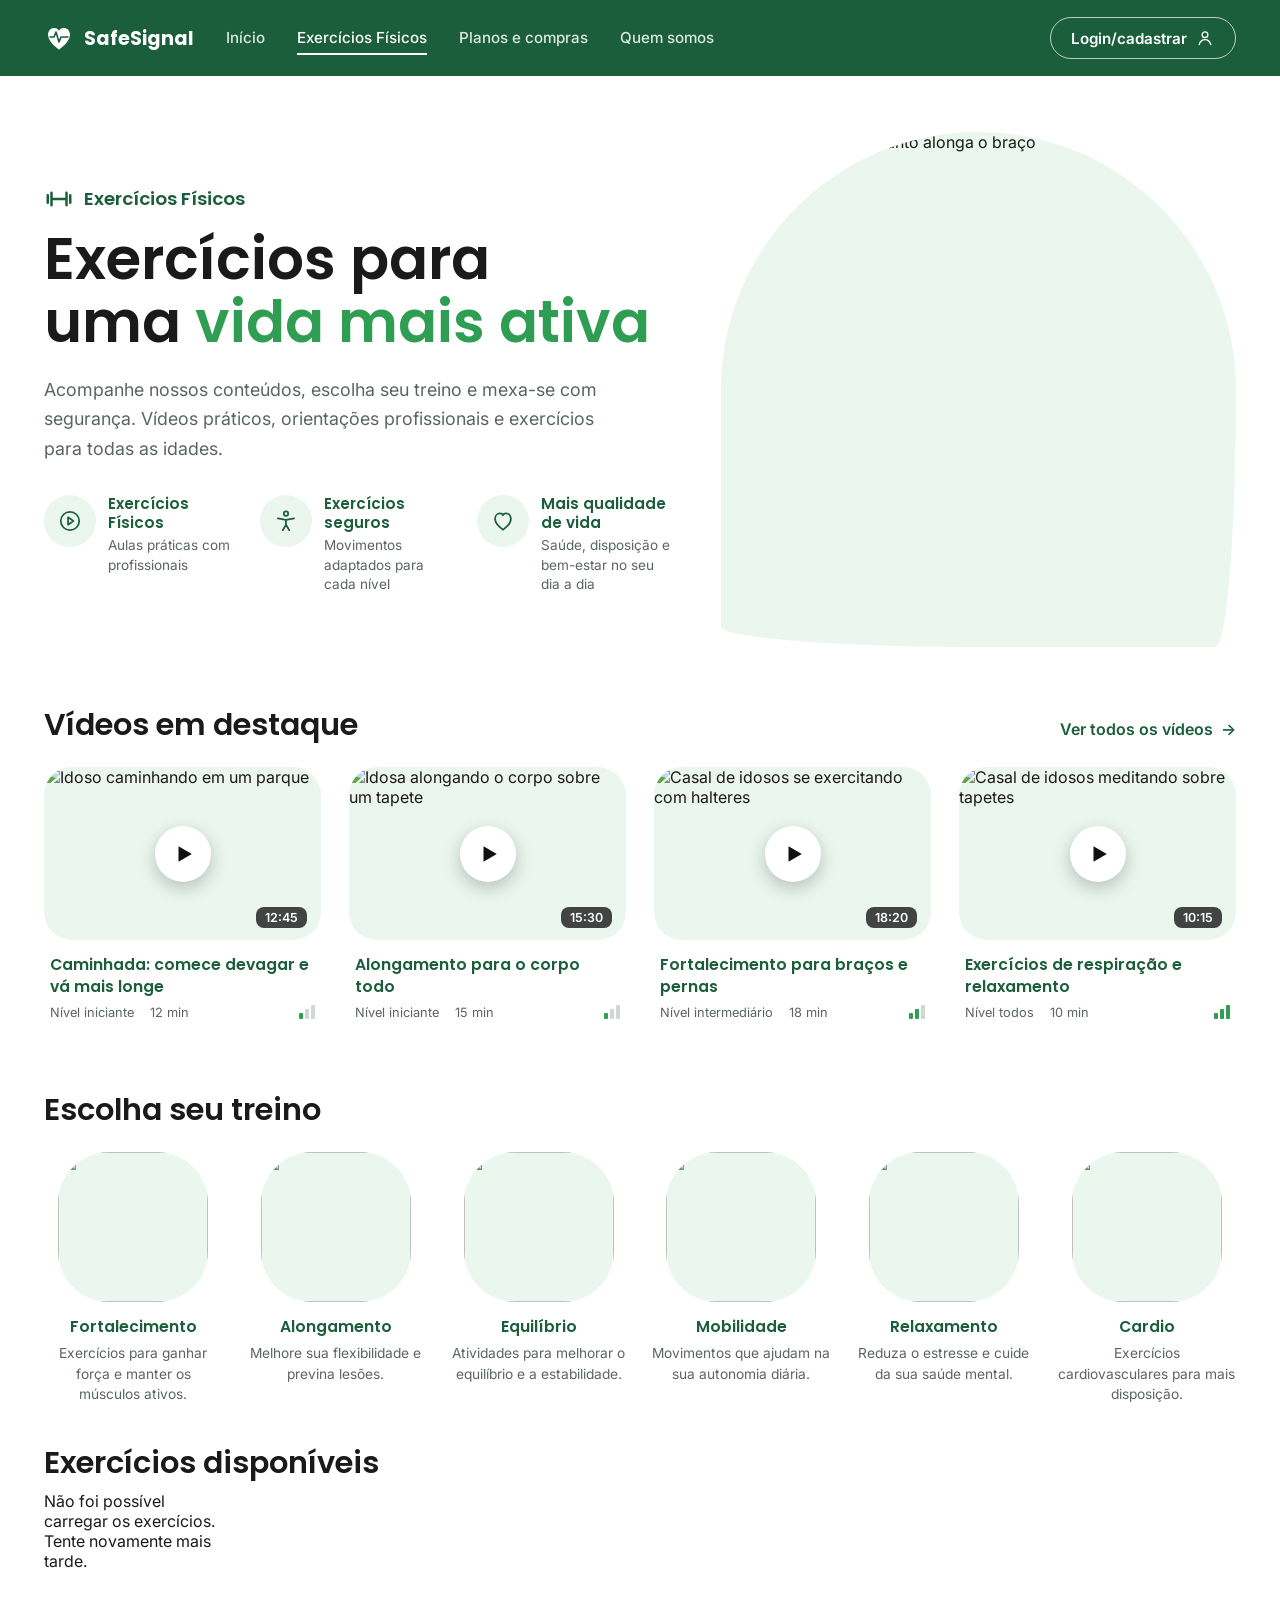
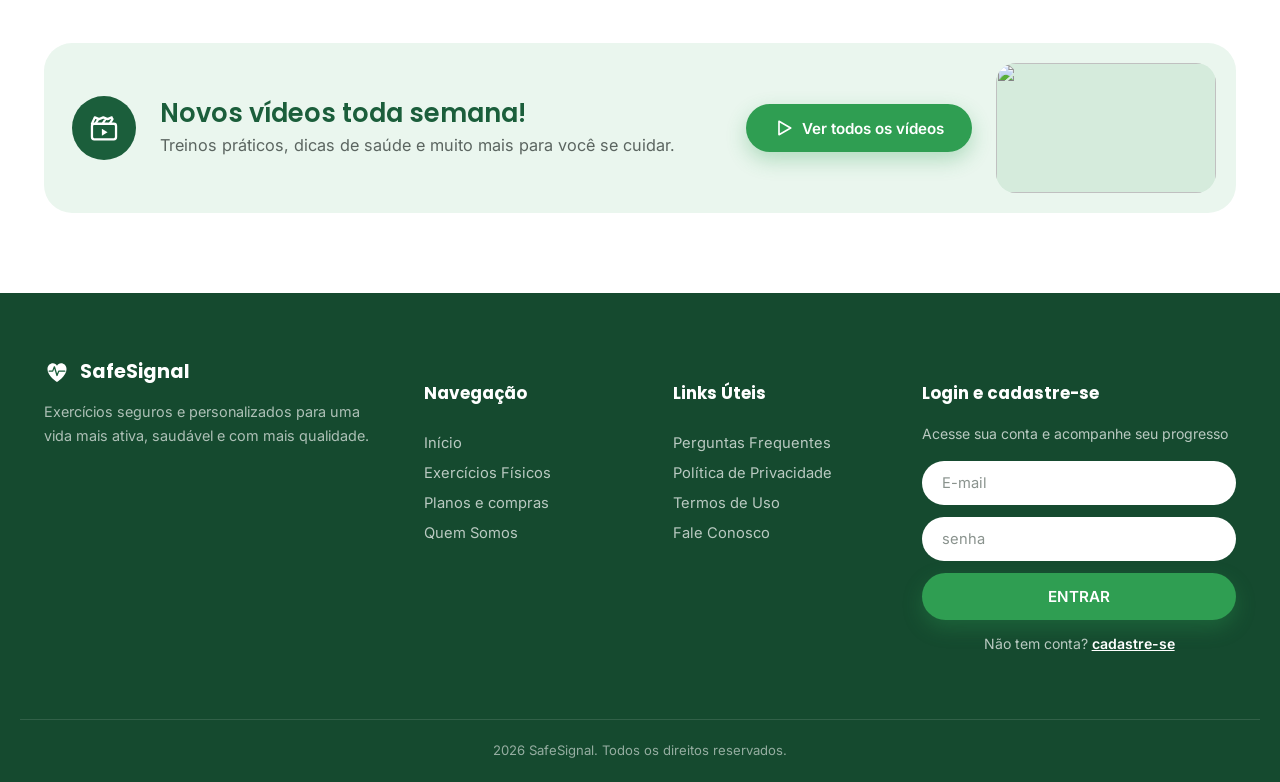
==== commit f9323eb3: "Backend integrado" ====
--- a/exercicios.html
+++ b/exercicios.html
@@ -166,32 +166,32 @@
       </div>
 
       <div class="workout-grid">
-        <a class="workout" href="#" data-soon="Os vídeos de fortalecimento chegam em breve.">
+        <a class="workout" href="#" data-categoria="Fortalecimento" data-soon="Os vídeos de fortalecimento chegam em breve.">
           <div class="workout-photo"><img src="https://images.pexels.com/photos/7530436/pexels-photo-7530436.jpeg?auto=compress&cs=tinysrgb&w=400" alt="" loading="lazy" style="object-position:30% 40%"></div>
           <h3>Fortalecimento</h3>
           <p>Exercícios para ganhar força e manter os músculos ativos.</p>
         </a>
-        <a class="workout" href="#" data-soon="Os vídeos de alongamento chegam em breve.">
+        <a class="workout" href="#" data-categoria="Alongamento" data-soon="Os vídeos de alongamento chegam em breve.">
           <div class="workout-photo"><img src="https://images.pexels.com/photos/7500321/pexels-photo-7500321.jpeg?auto=compress&cs=tinysrgb&w=400" alt="" loading="lazy"></div>
           <h3>Alongamento</h3>
           <p>Melhore sua flexibilidade e previna lesões.</p>
         </a>
-        <a class="workout" href="#" data-soon="Os vídeos de equilíbrio chegam em breve.">
+        <a class="workout" href="#" data-categoria="Equilibrio" data-soon="Os vídeos de equilíbrio chegam em breve.">
           <div class="workout-photo"><img src="https://images.pexels.com/photos/8018962/pexels-photo-8018962.jpeg?auto=compress&cs=tinysrgb&w=400" alt="" loading="lazy" style="object-position:60% 30%"></div>
           <h3>Equilíbrio</h3>
           <p>Atividades para melhorar o equilíbrio e a estabilidade.</p>
         </a>
-        <a class="workout" href="#" data-soon="Os vídeos de mobilidade chegam em breve.">
+        <a class="workout" href="#" data-categoria="Mobilidade" data-soon="Os vídeos de mobilidade chegam em breve.">
           <div class="workout-photo"><img src="https://images.pexels.com/photos/8497647/pexels-photo-8497647.jpeg?auto=compress&cs=tinysrgb&w=400" alt="" loading="lazy" style="object-position:50% 20%"></div>
           <h3>Mobilidade</h3>
           <p>Movimentos que ajudam na sua autonomia diária.</p>
         </a>
-        <a class="workout" href="#" data-soon="Os vídeos de relaxamento chegam em breve.">
+        <a class="workout" href="#" data-categoria="Relaxamento" data-soon="Os vídeos de relaxamento chegam em breve.">
           <div class="workout-photo"><img src="https://images.pexels.com/photos/6974989/pexels-photo-6974989.jpeg?auto=compress&cs=tinysrgb&w=400" alt="" loading="lazy" style="object-position:30% 40%"></div>
           <h3>Relaxamento</h3>
           <p>Reduza o estresse e cuide da sua saúde mental.</p>
         </a>
-        <a class="workout" href="#" data-soon="Os vídeos de cardio chegam em breve.">
+        <a class="workout" href="#" data-categoria="Cardio" data-soon="Os vídeos de cardio chegam em breve.">
           <div class="workout-photo"><img src="https://images.pexels.com/photos/8497647/pexels-photo-8497647.jpeg?auto=compress&cs=tinysrgb&w=400" alt="" loading="lazy" style="object-position:70% 40%"></div>
           <h3>Cardio</h3>
           <p>Exercícios cardiovasculares para mais disposição.</p>
